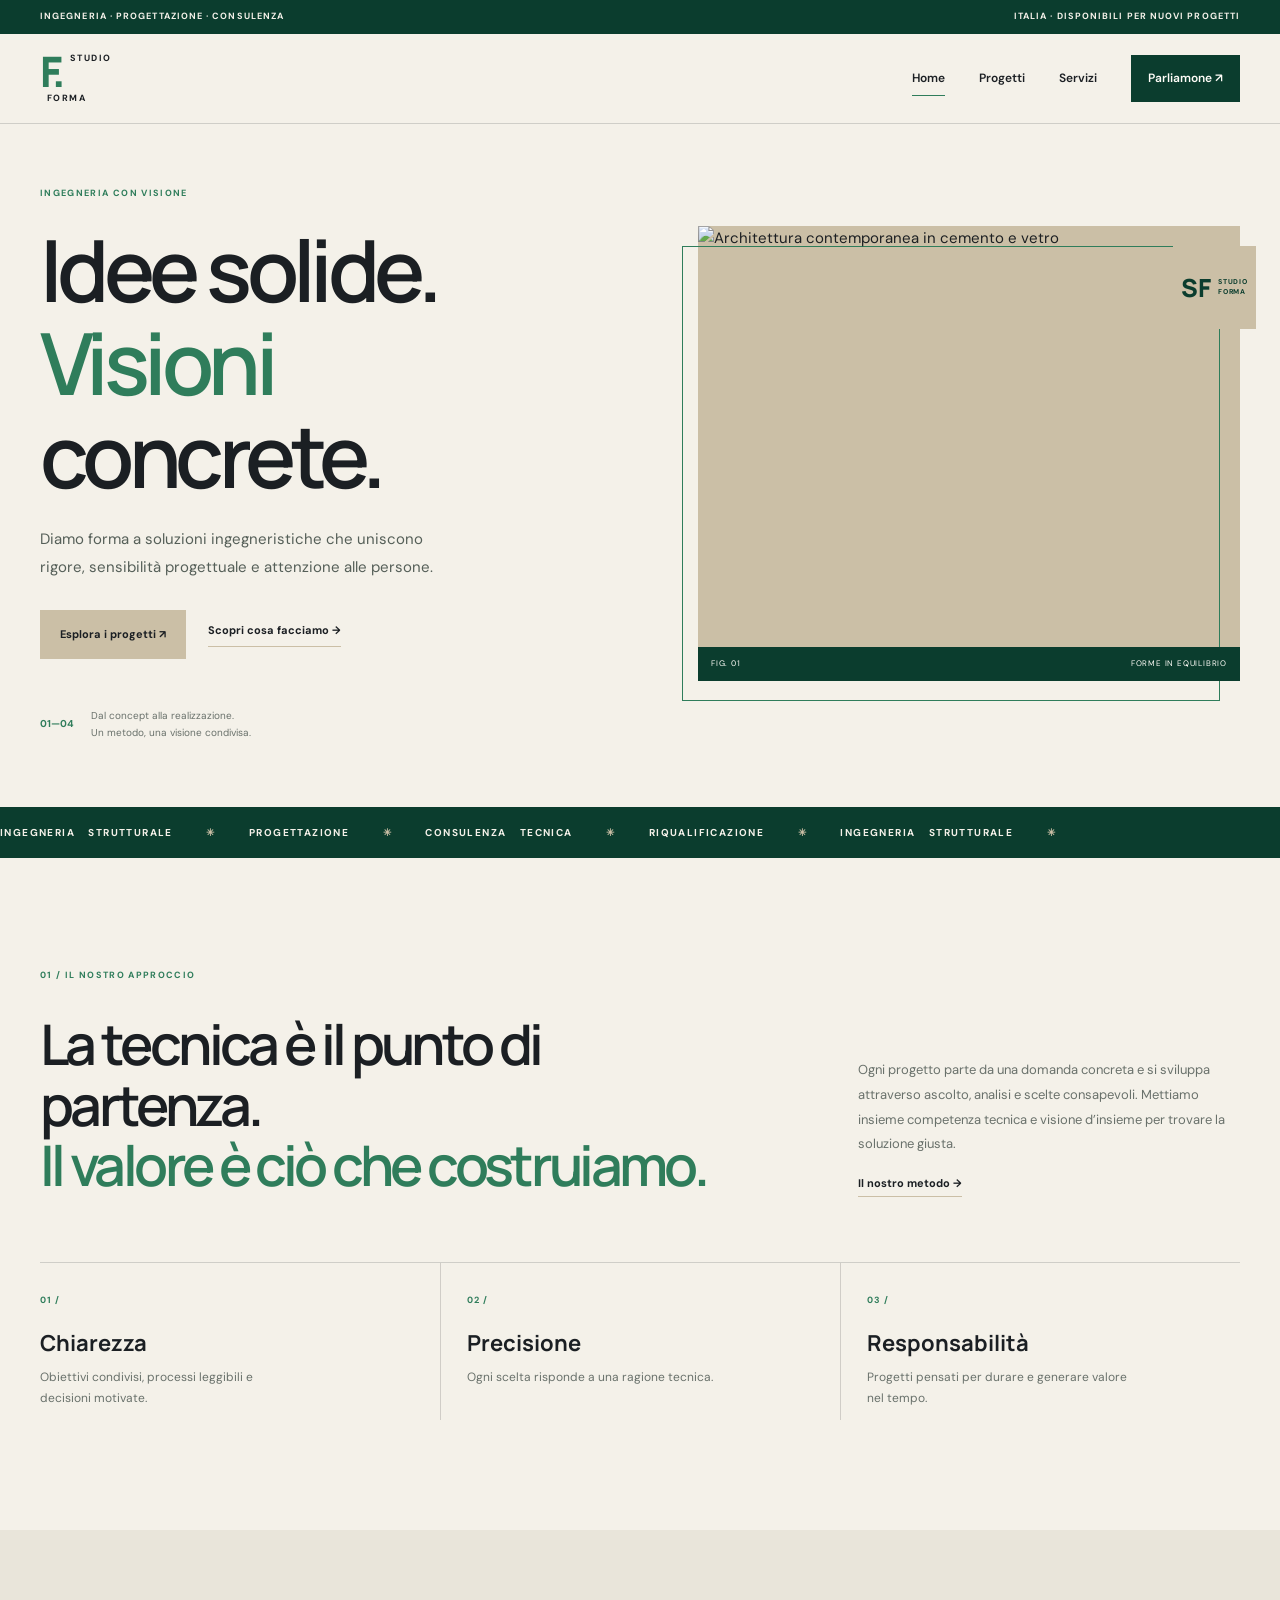
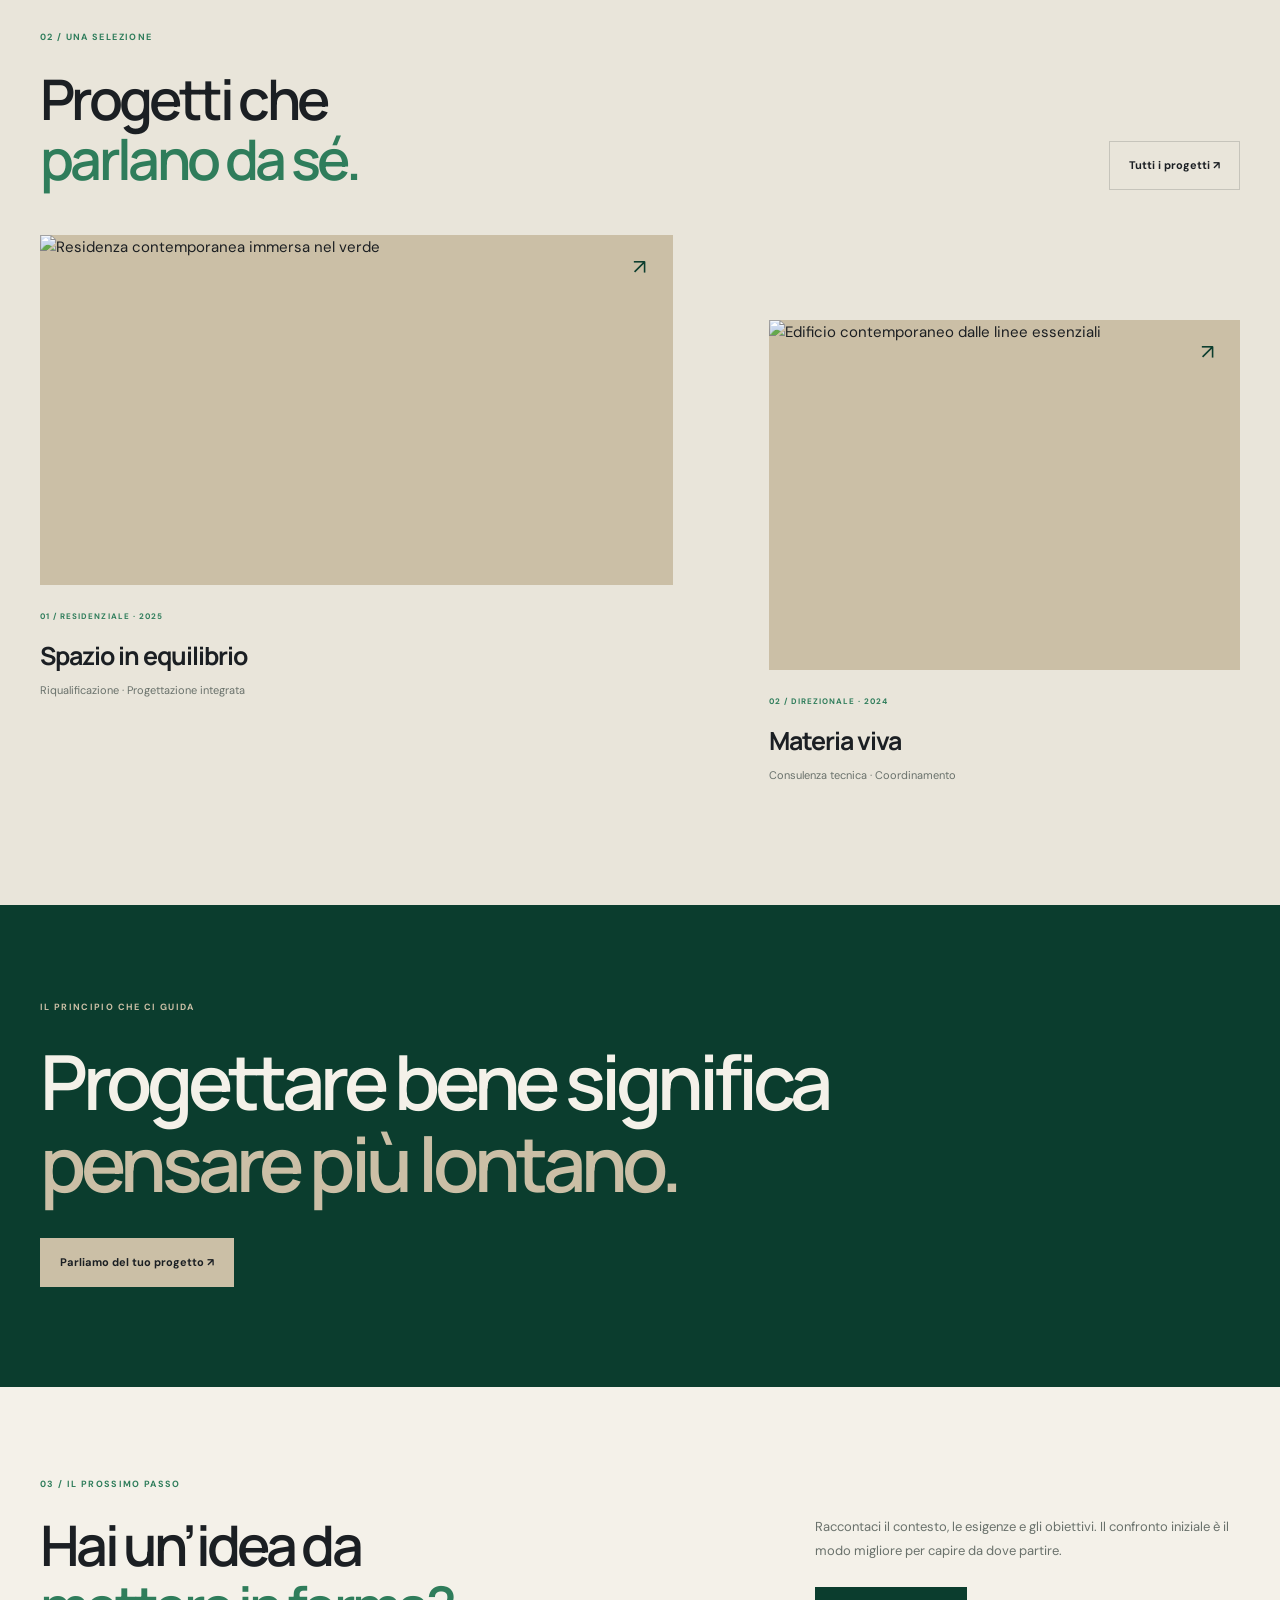
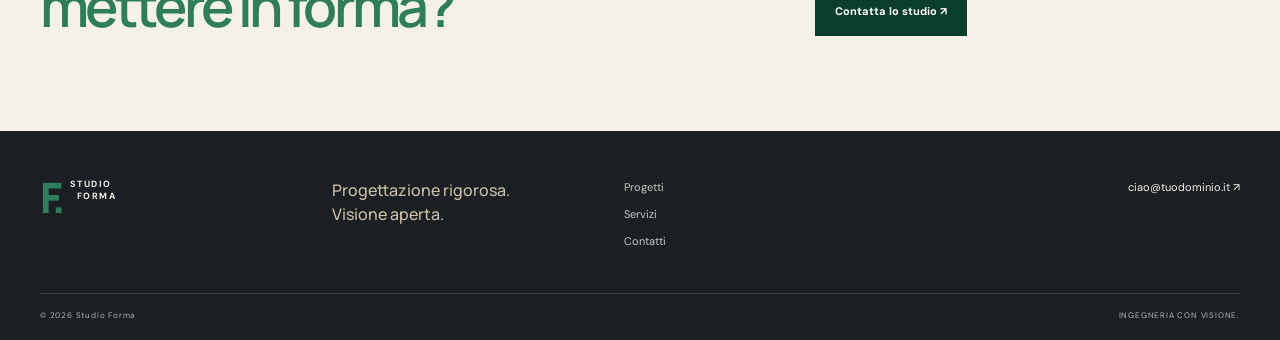
==== index.html @ ab638d2b "Add files via upload" ====
<!doctype html>
<html lang="it">
<head>
  <meta charset="utf-8">
  <meta name="viewport" content="width=device-width, initial-scale=1">
  <meta name="theme-color" content="#0b3d2e">
  <meta name="description" content="Studio Forma: ingegneria, progettazione e consulenza tecnica.">
  <title>Studio Forma — Ingegneria con visione</title>
  <link rel="preconnect" href="https://fonts.googleapis.com">
  <link href="https://fonts.googleapis.com/css2?family=DM+Sans:wght@400;500;600;700&family=Manrope:wght@400;500;600;700;800&display=swap" rel="stylesheet">
  <link rel="stylesheet" href="style.css">
  <script src="main.js" defer></script>
</head>
<body>
  <div class="topbar">
    INGEGNERIA · PROGETTAZIONE · CONSULENZA
    <span>ITALIA · DISPONIBILI PER NUOVI PROGETTI</span>
  </div>

  <header class="header">
    <a class="logo" href="index.html"><span>F.</span> STUDIO<br>&nbsp;&nbsp;FORMA</a>
    <button class="menu-toggle" aria-label="Apri menu" aria-expanded="false">☰</button>
    <nav class="nav">
      <a class="active" href="index.html">Home</a>
      <a href="lavori.html">Progetti</a>
      <a href="servizi.html">Servizi</a>
      <a class="nav-cta" href="contatti.html">Parliamone ↗</a>
    </nav>
  </header>

  <main>
    <section class="hero wrap">
      <div class="hero-copy">
        <p class="eyebrow">INGEGNERIA CON VISIONE</p>
        <h1>Idee solide.<br><em>Visioni</em> concrete.</h1>
        <p class="lead">Diamo forma a soluzioni ingegneristiche che uniscono rigore, sensibilità progettuale e attenzione alle persone.</p>
        <div class="actions">
          <a class="btn btn-sand" href="lavori.html">Esplora i progetti ↗</a>
          <a class="under-link" href="servizi.html">Scopri cosa facciamo →</a>
        </div>
        <div class="hero-foot"><b>01—04</b><span>Dal concept alla realizzazione.<br>Un metodo, una visione condivisa.</span></div>
      </div>
      <div class="hero-image">
        <img src="https://images.unsplash.com/photo-1511818966892-d7d671e672a2?auto=format&fit=crop&w=1400&q=85" alt="Architettura contemporanea in cemento e vetro">
        <div class="image-tag"><span>FIG. 01</span><span>FORME IN EQUILIBRIO</span></div>
        <div class="image-stamp">SF<span>STUDIO<br>FORMA</span></div>
      </div>
    </section>

    <div class="ticker">
      <div>INGEGNERIA STRUTTURALE <b>✳</b> PROGETTAZIONE <b>✳</b> CONSULENZA TECNICA <b>✳</b> RIQUALIFICAZIONE <b>✳</b> INGEGNERIA STRUTTURALE <b>✳</b></div>
    </div>

    <section class="section wrap">
      <p class="eyebrow">01 / IL NOSTRO APPROCCIO</p>
      <div class="split">
        <h2>La tecnica è il punto di partenza.<br><em>Il valore è ciò che costruiamo.</em></h2>
        <div><p class="muted">Ogni progetto parte da una domanda concreta e si sviluppa attraverso ascolto, analisi e scelte consapevoli. Mettiamo insieme competenza tecnica e visione d’insieme per trovare la soluzione giusta.</p><a class="under-link" href="servizi.html">Il nostro metodo →</a></div>
      </div>
      <div class="principles">
        <article><small>01 /</small><h3>Chiarezza</h3><p>Obiettivi condivisi, processi leggibili e decisioni motivate.</p></article>
        <article><small>02 /</small><h3>Precisione</h3><p>Ogni scelta risponde a una ragione tecnica.</p></article>
        <article><small>03 /</small><h3>Responsabilità</h3><p>Progetti pensati per durare e generare valore nel tempo.</p></article>
      </div>
    </section>

    <section class="projects">
      <div class="wrap">
        <div class="section-heading">
          <div><p class="eyebrow">02 / UNA SELEZIONE</p><h2>Progetti che<br><em>parlano da sé.</em></h2></div>
          <a class="btn btn-outline" href="lavori.html">Tutti i progetti ↗</a>
        </div>
        <div class="project-grid">
          <a class="project-card" href="lavori.html#residenza">
            <div class="project-photo"><img src="https://images.unsplash.com/photo-1600607687939-ce8a6c25118c?auto=format&fit=crop&w=1300&q=85" alt="Residenza contemporanea immersa nel verde"><span>↗</span></div>
            <small>01 / RESIDENZIALE · 2025</small><h3>Spazio in equilibrio</h3><p>Riqualificazione · Progettazione integrata</p>
          </a>
          <a class="project-card project-offset" href="lavori.html#materia">
            <div class="project-photo"><img src="https://images.unsplash.com/photo-1487958449943-2429e8be8625?auto=format&fit=crop&w=1200&q=85" alt="Edificio contemporaneo dalle linee essenziali"><span>↗</span></div>
            <small>02 / DIREZIONALE · 2024</small><h3>Materia viva</h3><p>Consulenza tecnica · Coordinamento</p>
          </a>
        </div>
      </div>
    </section>

    <section class="statement">
      <div class="wrap">
        <p class="eyebrow">IL PRINCIPIO CHE CI GUIDA</p>
        <h2>Progettare bene significa<br><em>pensare più lontano.</em></h2>
        <a class="btn btn-sand" href="contatti.html">Parliamo del tuo progetto ↗</a>
      </div>
    </section>

    <section class="contact-strip wrap">
      <div><p class="eyebrow">03 / IL PROSSIMO PASSO</p><h2>Hai un’idea da<br><em>mettere in forma?</em></h2></div>
      <div><p class="muted">Raccontaci il contesto, le esigenze e gli obiettivi. Il confronto iniziale è il modo migliore per capire da dove partire.</p><a class="btn btn-dark" href="contatti.html">Contatta lo studio ↗</a></div>
    </section>
  </main>

  <footer class="footer">
    <div class="wrap footer-main">
      <a class="logo logo-light" href="index.html"><span>F.</span> STUDIO<br>&nbsp;&nbsp;FORMA</a>
      <p>Progettazione rigorosa.<br>Visione aperta.</p>
      <div class="footer-links"><a href="lavori.html">Progetti</a><a href="servizi.html">Servizi</a><a href="contatti.html">Contatti</a></div>
      <a href="mailto:ciao@tuodominio.it">ciao@tuodominio.it ↗</a>
    </div>
    <div class="wrap footer-bottom"><span>© <span data-year></span> Studio Forma</span><span>INGEGNERIA CON VISIONE.</span></div>
  </footer>
</body>
</html>
---- style.css ----
:root {
  --forest: #0b3d2e;
  --green: #145a3a;
  --sage: #2f7d5b;
  --sand: #cbbfa6;
  --ink: #1b1f23;
  --paper: #f4f1e9;
  --white: #fffdf8;
  --muted: #69716b;
  --line: rgba(27,31,35,.17);
  --display: "Manrope", sans-serif;
  --body: "DM Sans", sans-serif;
  --max: 1200px;
}

* { box-sizing: border-box; }
html { scroll-behavior: smooth; scroll-padding-top: 90px; }
body {
  margin: 0;
  background: var(--paper);
  color: var(--ink);
  font-family: var(--body);
  font-size: 15px;
  line-height: 1.7;
  -webkit-font-smoothing: antialiased;
}
a { color: inherit; text-decoration: none; }
img { display: block; width: 100%; height: 100%; object-fit: cover; }
button, input, textarea, select { font: inherit; }
.wrap { width: min(var(--max), calc(100% - 64px)); margin-inline: auto; }

h1, h2, h3, p { margin-top: 0; }
h1, h2, h3 { font-family: var(--display); }
h1, h2 { font-weight: 600; letter-spacing: -.065em; line-height: 1.08; }
h1 em, h2 em { color: var(--sage); font-style: normal; }

.topbar {
  min-height: 34px;
  padding: 7px max(32px, calc((100% - var(--max))/2));
  background: var(--forest);
  color: var(--paper);
  display: flex;
  align-items: center;
  justify-content: space-between;
  gap: 16px;
  font-size: 9px;
  font-weight: 700;
  letter-spacing: .12em;
}

.header {
  min-height: 90px;
  padding: 0 max(32px, calc((100% - var(--max))/2));
  display: flex;
  align-items: center;
  justify-content: space-between;
  border-bottom: 1px solid var(--line);
  position: relative;
  z-index: 10;
  background: var(--paper);
}
.logo {
  display: inline-block;
  font-size: 9px;
  line-height: 1.35;
  letter-spacing: .16em;
  font-weight: 700;
}
.logo > span {
  float: left;
  margin-right: 10px;
  font: 800 42px/.95 var(--display);
  letter-spacing: -.12em;
  color: var(--forest);
}
.logo > span::first-letter { color: var(--sage); }
.nav { display: flex; align-items: center; gap: 34px; font-size: 12px; font-weight: 600; }
.nav > a:not(.nav-cta) { padding: 10px 0; position: relative; }
.nav > a:not(.nav-cta)::after {
  content: "";
  position: absolute;
  height: 1px;
  width: 0;
  bottom: 3px;
  left: 0;
  background: var(--sage);
  transition: width .25s;
}
.nav > a:hover::after, .nav > a.active::after { width: 100%; }
.nav-cta {
  padding: 13px 17px;
  background: var(--forest);
  color: var(--white);
  transition: background .2s;
}
.nav-cta:hover { background: var(--sage); }
.menu-toggle { display: none; }

.eyebrow {
  color: var(--sage);
  font-size: 9px;
  line-height: 1.6;
  font-weight: 700;
  letter-spacing: .15em;
  margin-bottom: 24px;
}
.hero {
  min-height: 625px;
  padding-top: 62px;
  padding-bottom: 66px;
  display: grid;
  grid-template-columns: 1fr 1fr;
  align-items: center;
  gap: 7%;
}
.hero h1 { font-size: clamp(55px, 6.7vw, 88px); margin-bottom: 24px; }
.lead { max-width: 420px; font-size: 15px; line-height: 1.85; color: #555f58; }
.actions { display: flex; flex-wrap: wrap; align-items: center; gap: 22px; margin-top: 28px; }
.btn {
  display: inline-flex;
  justify-content: center;
  align-items: center;
  gap: 23px;
  min-height: 49px;
  padding: 0 19px;
  border: 1px solid transparent;
  cursor: pointer;
  font-size: 11px;
  font-weight: 700;
  transition: background .2s, color .2s, transform .2s;
}
.btn:hover { transform: translateY(-2px); }
.btn-sand { background: var(--sand); color: var(--ink); }
.btn-sand:hover { background: var(--white); }
.btn-dark { background: var(--forest); color: var(--white); }
.btn-dark:hover { background: var(--sage); }
.btn-outline { border-color: var(--line); }
.btn-outline:hover { background: var(--forest); color: white; }
.under-link { font-size: 11px; font-weight: 700; border-bottom: 1px solid var(--sand); padding-bottom: 6px; }
.under-link:hover { color: var(--sage); }
.hero-foot { display: flex; gap: 17px; align-items: center; margin-top: 48px; color: var(--muted); font-size: 10px; line-height: 1.7; }
.hero-foot b { color: var(--sage); }
.hero-image {
  position: relative;
  height: 455px;
  margin: 0 0 20px 16px;
  background: var(--sand);
}
.hero-image::before {
  content: "";
  position: absolute;
  inset: 20px 20px -20px -16px;
  border: 1px solid var(--sage);
  pointer-events: none;
}
.hero-image > img { position: relative; z-index: 1; filter: saturate(.78); }
.image-tag {
  position: absolute;
  z-index: 2;
  bottom: 0;
  left: 0;
  right: 0;
  background: var(--forest);
  color: var(--white);
  padding: 10px 13px;
  display: flex;
  justify-content: space-between;
  gap: 12px;
  font-size: 8px;
  letter-spacing: .1em;
}
.image-stamp {
  position: absolute;
  z-index: 3;
  top: 20px;
  right: -16px;
  width: 83px;
  height: 83px;
  display: flex;
  align-items: center;
  justify-content: center;
  gap: 7px;
  background: var(--sand);
  color: var(--forest);
  font: 800 25px var(--display);
}
.image-stamp span { font: 700 7px/1.5 var(--body); letter-spacing: .1em; }

.ticker { overflow: hidden; background: var(--forest); color: var(--paper); padding: 17px 0; }
.ticker > div {
  width: max-content;
  font-size: 10px;
  font-weight: 700;
  letter-spacing: .14em;
  word-spacing: 10px;
}
.ticker b { color: var(--sand); padding: 0 20px; }

.section { padding-top: 110px; padding-bottom: 110px; }
.split { display: grid; grid-template-columns: 1.3fr .7fr; gap: 9%; align-items: end; }
.split h2, .section-heading h2, .contact-strip h2 { font-size: clamp(34px, 4.4vw, 56px); margin: 8px 0 0; }
.muted { color: var(--muted); font-size: 13px; line-height: 1.9; }
.principles { display: grid; grid-template-columns: repeat(3,1fr); margin-top: 66px; border-top: 1px solid var(--line); }
.principles article { padding: 23px 26px 0 0; }
.principles article + article { border-left: 1px solid var(--line); padding-left: 26px; }
.principles small, .portfolio-info small { color: var(--sage); font-size: 9px; font-weight: 700; letter-spacing: .12em; }
.principles h3 { font-size: 22px; margin: 14px 0 5px; }
.principles p { font-size: 12px; color: var(--muted); max-width: 260px; }

.projects { padding: 100px 0 110px; background: #e9e5da; }
.section-heading { display: flex; justify-content: space-between; align-items: end; gap: 24px; margin-bottom: 45px; }
.section-heading h2 { margin-top: 20px; }
.project-grid { display: grid; grid-template-columns: 1.1fr .82fr; gap: 8%; }
.project-card { min-width: 0; }
.project-offset { margin-top: 85px; }
.project-photo, .portfolio-photo { display: block; position: relative; overflow: hidden; background: var(--sand); }
.project-photo { height: 350px; margin-bottom: 17px; }
.project-photo img, .portfolio-photo img { filter: saturate(.78); transition: transform .6s; }
.project-card:hover img, .portfolio-item:hover img { transform: scale(1.035); }
.project-photo > span, .portfolio-photo > span {
  position: absolute;
  top: 13px;
  right: 13px;
  display: grid;
  place-items: center;
  width: 40px;
  height: 40px;
  background: var(--sand);
  color: var(--forest);
  font-size: 21px;
  transition: background .2s, color .2s;
}
.project-card:hover .project-photo > span, .portfolio-item:hover .portfolio-photo > span { background: var(--forest); color: white; }
.project-card > small { color: var(--sage); font-size: 8px; font-weight: 700; letter-spacing: .13em; }
.project-card h3 { font-size: 25px; letter-spacing: -.04em; margin: 8px 0 3px; }
.project-card p { font-size: 11px; color: var(--muted); }

.statement { background: var(--forest); color: var(--paper); padding: 95px 0 100px; }
.statement .eyebrow { color: var(--sand); }
.statement h2 { font-size: clamp(39px, 6.2vw, 76px); margin: 25px 0 34px; }
.statement h2 em { color: var(--sand); }

.contact-strip { padding-top: 90px; padding-bottom: 95px; display: grid; grid-template-columns: 1fr .65fr; gap: 10%; align-items: end; }
.contact-strip h2 { margin-top: 10px; }
.contact-strip .muted { margin-bottom: 23px; }

.footer { background: var(--ink); color: var(--paper); padding-top: 47px; }
.footer-main { display: grid; grid-template-columns: 1fr 1fr 1fr 1.2fr; gap: 22px; align-items: start; padding-bottom: 43px; }
.logo-light > span { color: var(--paper); }
.footer-main > p { color: var(--sand); font: 500 16px/1.5 var(--display); }
.footer-main > a:last-child { justify-self: end; font-size: 11px; }
.footer-links { display: grid; gap: 8px; font-size: 11px; color: #c8c8c0; }
.footer a:hover { color: var(--sand); }
.footer-bottom { display: flex; justify-content: space-between; gap: 15px; padding-top: 15px; padding-bottom: 17px; border-top: 1px solid #ffffff25; color: #b5b7b1; font-size: 8px; letter-spacing: .1em; }

.page-hero { padding-top: 78px; padding-bottom: 66px; border-bottom: 1px solid var(--line); }
.page-hero h1, .contact-hero h1 { font-size: clamp(60px, 9vw, 112px); margin: 38px 0 25px; }
.page-intro { display: flex; justify-content: space-between; align-items: end; gap: 25px; }
.page-intro p { max-width: 490px; color: var(--muted); font-size: 14px; line-height: 1.9; margin: 0; }
.page-intro span { text-align: right; font-size: 8px; line-height: 1.8; letter-spacing: .12em; color: var(--muted); }
.page-intro b { color: var(--forest); font-size: 11px; }

.portfolio { padding-top: 25px; padding-bottom: 85px; }
.portfolio-item { display: grid; grid-template-columns: 1.1fr .75fr; gap: 9%; align-items: center; padding: 45px 0; border-bottom: 1px solid var(--line); }
.portfolio-item.reverse { grid-template-columns: .75fr 1.1fr; }
.portfolio-item.reverse .portfolio-photo { order: 2; }
.portfolio-item.reverse .portfolio-info { order: 1; padding-left: 8%; }
.portfolio-photo { height: 390px; }
.portfolio-info h2 { font-size: clamp(30px, 3.5vw, 44px); margin: 15px 0 12px; }
.portfolio-info p { color: var(--muted); font-size: 13px; line-height: 1.9; }
.tags { display: flex; flex-wrap: wrap; gap: 7px; margin-top: 19px; }
.tags span { border: 1px solid var(--line); padding: 5px 9px; font-size: 9px; color: #58615a; }

.cta-band { background: var(--forest); color: var(--paper); padding: 48px; margin-bottom: 90px; display: flex; justify-content: space-between; align-items: end; gap: 25px; }
.cta-band .eyebrow { color: var(--sand); }
.cta-band h2 { font-size: clamp(30px, 4vw, 46px); margin: 15px 0 0; }
.cta-band h2 em { color: var(--sand); }

.services { display: grid; grid-template-columns: .65fr 1.25fr; gap: 10%; padding-top: 85px; padding-bottom: 100px; }
.services-intro h2, .contact-info h2 { font-size: clamp(36px, 4.5vw, 54px); margin: 28px 0 15px; }
.services-intro > p:not(.eyebrow) { color: var(--muted); font-size: 13px; line-height: 1.9; margin-bottom: 23px; }
.service-list { border-top: 1px solid var(--line); }
.service-row { display: grid; grid-template-columns: 32px 1fr 20px; gap: 18px; padding: 27px 0; border-bottom: 1px solid var(--line); }
.service-row > span, .service-row > b { color: var(--sage); font-size: 11px; }
.service-row h3 { font-size: 25px; margin: 0 0 9px; }
.service-row p { color: var(--muted); font-size: 12px; line-height: 1.85; margin-bottom: 0; }
.service-row .tags { margin-top: 15px; }

.process { background: #e9e5da; padding: 85px 0 95px; }
.process h2 { font-size: clamp(35px, 4.5vw, 54px); margin: 22px 0 45px; }
.process-grid { display: grid; grid-template-columns: repeat(4,1fr); border-top: 1px solid var(--line); }
.process-grid article { padding: 22px 20px 0 0; }
.process-grid article + article { border-left: 1px solid var(--line); padding-left: 20px; }
.process-grid small { color: var(--sage); font-size: 9px; font-weight: 700; letter-spacing: .1em; }
.process-grid h3 { font-size: 20px; margin: 17px 0 6px; }
.process-grid p { font-size: 11px; color: var(--muted); }

.contact-hero { padding-top: 80px; padding-bottom: 60px; }
.contact-hero .lead { margin-top: 20px; }
.contact-content { display: grid; grid-template-columns: .75fr 1fr; gap: 12%; border-top: 1px solid var(--line); padding-top: 60px; padding-bottom: 90px; }
.contact-info h2 { margin-top: 25px; }
.contact-email { display: inline-block; margin-top: 15px; padding-bottom: 7px; border-bottom: 1px solid var(--sand); font: 600 17px var(--display); }
.contact-note { display: flex; align-items: center; gap: 18px; margin-top: 55px; font-size: 10px; line-height: 1.7; color: var(--muted); }
.contact-note b { color: var(--sage); }
.contact-form { display: grid; align-content: start; }
.contact-form > label:not(.privacy-check) { font-size: 11px; font-weight: 700; margin-bottom: 5px; }
.contact-form input:not([type="checkbox"]), .contact-form textarea, .contact-form select {
  width: 100%;
  border: 0;
  border-bottom: 1px solid #1b1f2340;
  border-radius: 0;
  background: transparent;
  color: var(--ink);
  padding: 12px 0 14px;
  margin-bottom: 23px;
  outline: none;
}
.contact-form input:focus, .contact-form textarea:focus, .contact-form select:focus { border-color: var(--sage); }
.contact-form textarea { resize: vertical; min-height: 115px; }
.privacy-check { display: flex; gap: 9px; align-items: start; font-size: 10px; color: var(--muted); margin-bottom: 20px; }
.privacy-check input { accent-color: var(--forest); margin-top: 4px; }
.contact-form .btn { justify-self: start; }
.form-note { font-size: 10px; line-height: 1.7; color: var(--muted); margin-top: 12px; }

@media (max-width: 850px) {
  .wrap { width: calc(100% - 42px); }
  .topbar, .header { padding-left: 21px; padding-right: 21px; }
  .nav { gap: 20px; }
  .hero { gap: 5%; }
  .hero-image { height: 390px; }
  .project-photo { height: 290px; }
  .portfolio-photo { height: 310px; }
  .footer-main { grid-template-columns: 1fr 1fr; row-gap: 28px; }
  .footer-main > a:last-child { justify-self: start; }
}

@media (max-width: 650px) {
  .wrap { width: calc(100% - 38px); }
  .topbar { min-height: 29px; padding: 6px 19px; font-size: 7px; letter-spacing: .06em; }
  .topbar span { display: none; }
  .header { min-height: 73px; padding: 0 19px; }
  .logo > span { font-size: 37px; }
  .menu-toggle { display: block; border: 1px solid var(--line); background: transparent; padding: 8px 12px; color: var(--forest); cursor: pointer; font-size: 20px; }
  .nav { display: none; position: absolute; top: 72px; left: 0; right: 0; background: var(--paper); padding: 15px 19px 23px; box-shadow: 0 15px 20px #1b1f2312; }
  .nav.open { display: flex; flex-direction: column; align-items: stretch; gap: 0; }
  .nav > a:not(.nav-cta) { padding: 13px 0; border-bottom: 1px solid var(--line); }
  .nav > a:not(.nav-cta)::after { display: none; }
  .nav-cta { margin-top: 15px; text-align: center; }
  .hero { display: flex; flex-direction: column; align-items: stretch; gap: 35px; padding-top: 48px; padding-bottom: 48px; }
  .hero h1 { font-size: clamp(52px, 12.5vw, 76px); }
  .lead { font-size: 14px; }
  .actions { gap: 17px; }
  .hero-foot { margin-top: 30px; }
  .hero-image { height: 325px; width: 94%; margin: 0 0 15px auto; }
  .image-stamp { width: 69px; height: 69px; right: -10px; }
  .image-tag { font-size: 7px; }
  .ticker { padding: 14px 0; }
  .ticker > div { font-size: 9px; }
  .section { padding-top: 72px; padding-bottom: 76px; }
  .split { grid-template-columns: 1fr; gap: 22px; }
  .split h2, .section-heading h2, .contact-strip h2 { font-size: clamp(32px, 8vw, 44px); }
  .principles { grid-template-columns: 1fr; margin-top: 38px; }
  .principles article, .principles article + article { border-left: 0; border-bottom: 1px solid var(--line); padding: 17px 0; }
  .principles h3 { margin: 7px 0 3px; }
  .projects { padding: 68px 0 75px; }
  .section-heading { align-items: start; flex-direction: column; margin-bottom: 32px; }
  .project-grid { grid-template-columns: 1fr; gap: 35px; }
  .project-offset { margin-top: 0; }
  .project-photo { height: 280px; }
  .statement { padding: 70px 0 75px; }
  .statement h2 { font-size: clamp(37px, 9.5vw, 56px); }
  .contact-strip { padding-top: 68px; padding-bottom: 72px; grid-template-columns: 1fr; gap: 20px; }
  .footer-main { grid-template-columns: 1fr 1fr; gap: 25px 15px; padding-bottom: 30px; }
  .footer-main > p { font-size: 13px; }
  .footer-main > a:last-child { font-size: 10px; }
  .footer-bottom { font-size: 7px; }
  .page-hero { padding-top: 58px; padding-bottom: 45px; }
  .page-hero h1, .contact-hero h1 { font-size: clamp(55px, 13vw, 82px); margin: 30px 0 23px; }
  .page-intro { align-items: start; flex-direction: column; gap: 16px; }
  .page-intro p { font-size: 13px; }
  .page-intro span { text-align: left; }
  .portfolio { padding-top: 10px; padding-bottom: 55px; }
  .portfolio-item, .portfolio-item.reverse { grid-template-columns: 1fr; gap: 21px; padding: 30px 0; }
  .portfolio-item.reverse .portfolio-photo, .portfolio-item.reverse .portfolio-info { order: initial; padding-left: 0; }
  .portfolio-photo { height: 260px; }
  .portfolio-info h2 { font-size: 32px; }
  .cta-band { padding: 30px 22px; margin-bottom: 60px; align-items: start; flex-direction: column; }
  .cta-band h2 { font-size: 33px; }
  .services { grid-template-columns: 1fr; gap: 35px; padding-top: 55px; padding-bottom: 65px; }
  .services-intro h2, .contact-info h2 { font-size: 42px; }
  .service-row { grid-template-columns: 25px 1fr 15px; gap: 10px; padding: 22px 0; }
  .service-row h3 { font-size: 23px; }
  .service-row p { font-size: 11px; }
  .tags span { font-size: 8px; }
  .process { padding: 65px 0 72px; }
  .process h2 { font-size: 37px; }
  .process-grid { grid-template-columns: 1fr 1fr; }
  .process-grid article { padding: 18px 12px 20px 0; }
  .process-grid article + article { padding-left: 12px; }
  .process-grid article:nth-child(3) { border-left: 0; padding-left: 0; border-top: 1px solid var(--line); }
  .process-grid article:nth-child(4) { border-top: 1px solid var(--line); }
  .contact-hero { padding-top: 58px; padding-bottom: 46px; }
  .contact-content { grid-template-columns: 1fr; gap: 40px; padding-top: 42px; padding-bottom: 60px; }
  .contact-note { margin-top: 32px; }
  .contact-form input:not([type="checkbox"]), .contact-form textarea, .contact-form select { font-size: 16px; }
}

@media (prefers-reduced-motion: reduce) {
  *, *::before, *::after { scroll-behavior: auto !important; transition: none !important; }
}
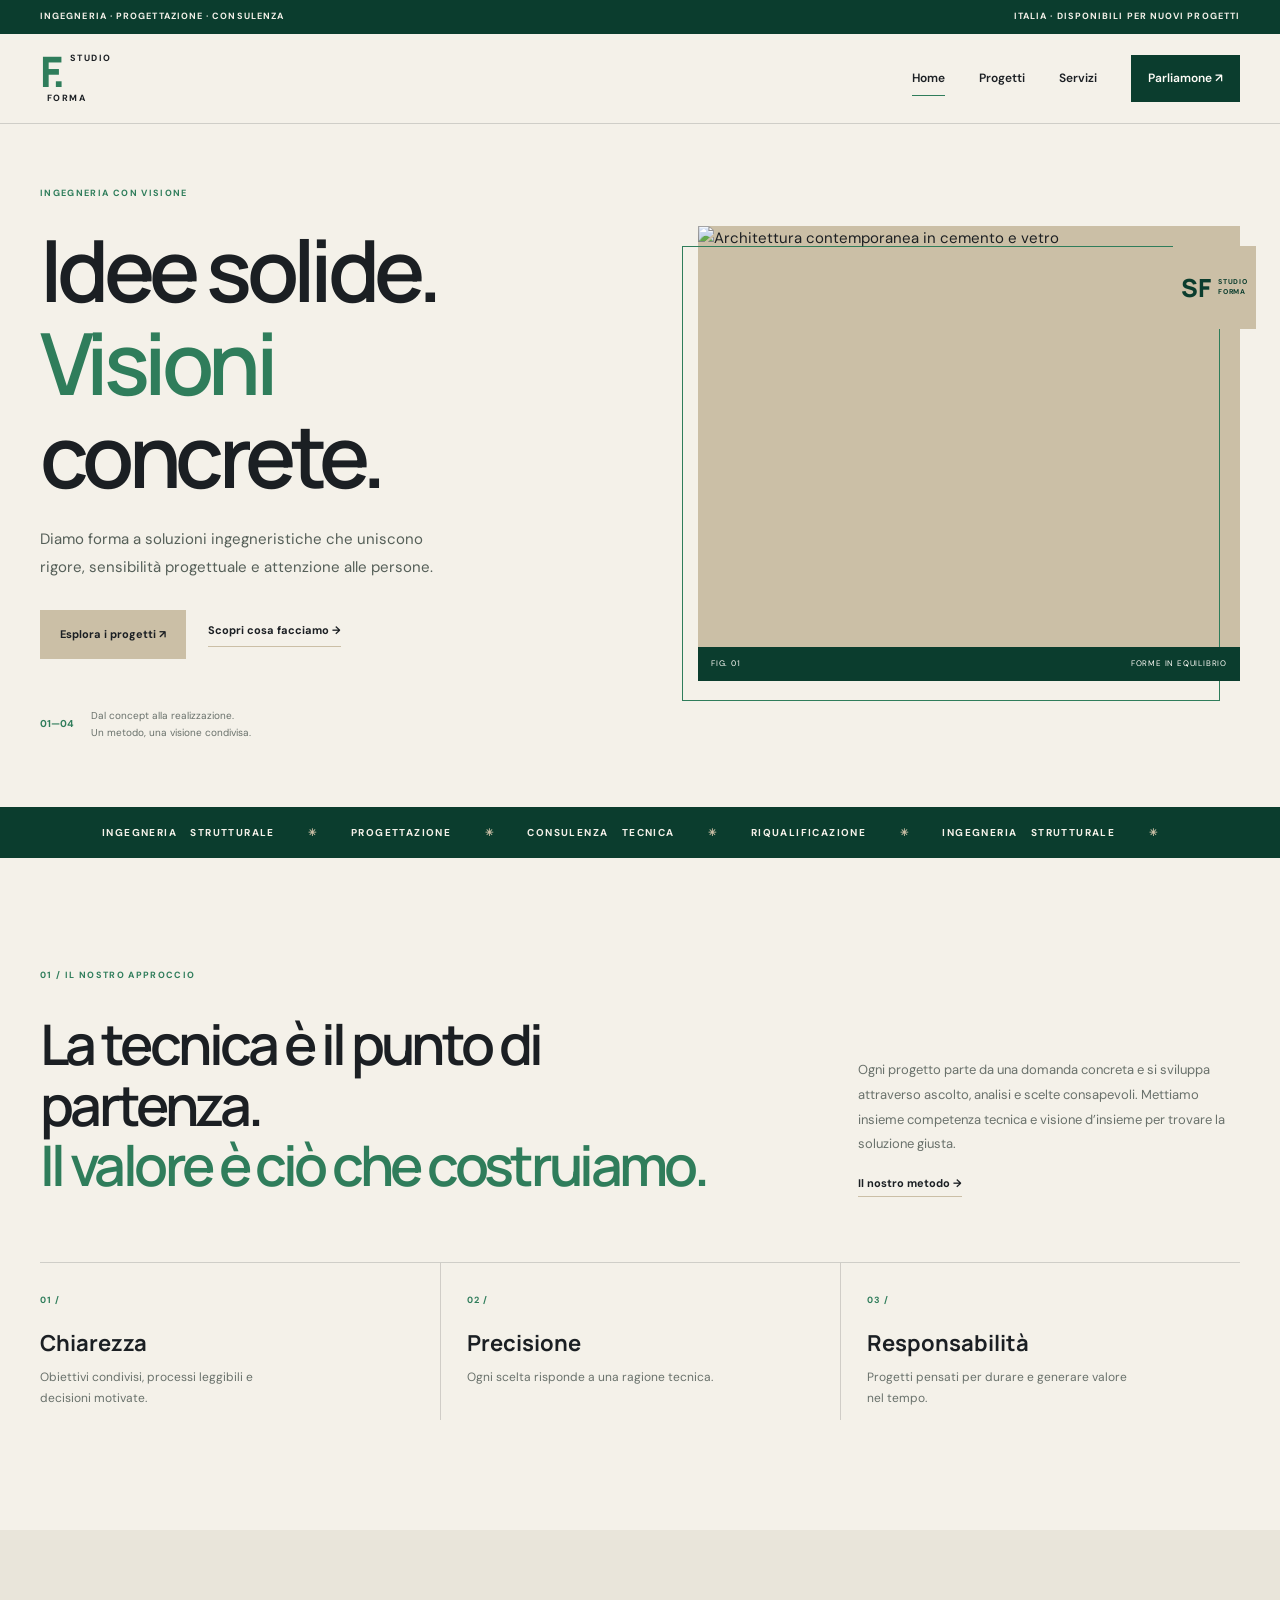
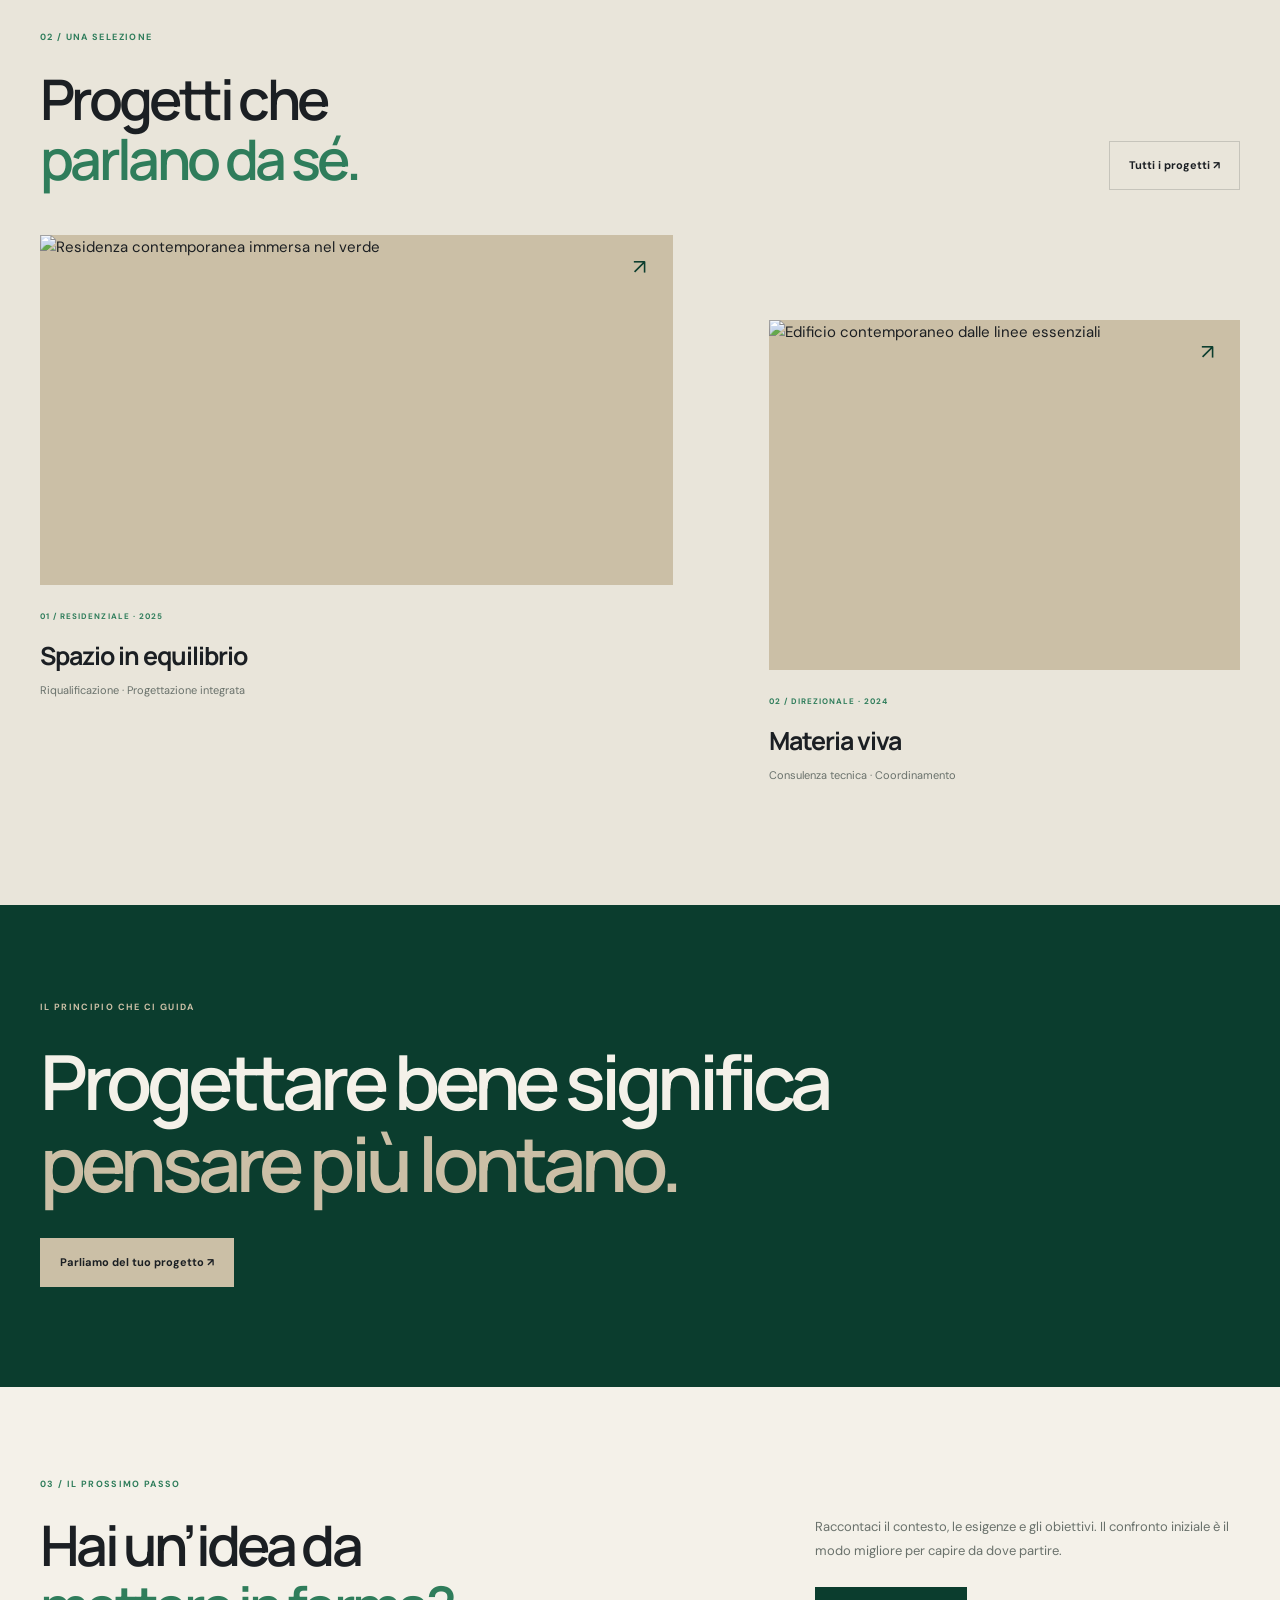
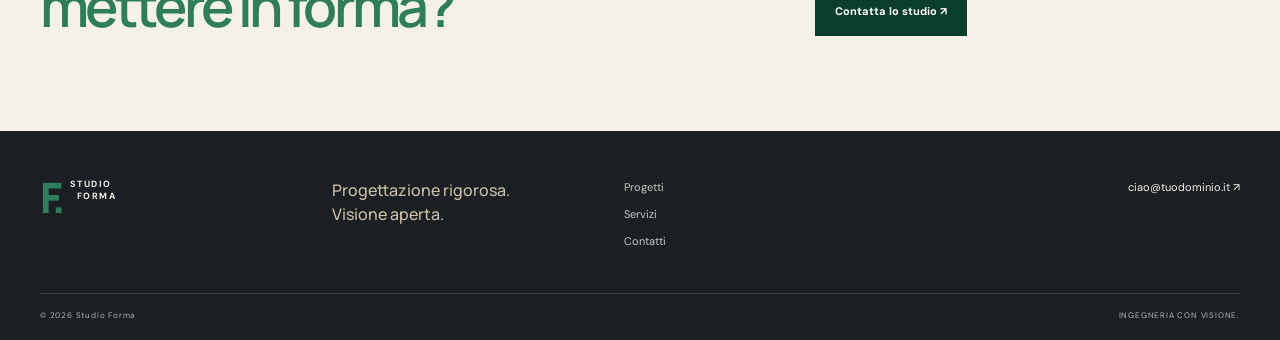
==== commit 1fa1aba1: "Update index.html" ====
--- a/index.html
+++ b/index.html
@@ -48,9 +48,11 @@
       </div>
     </section>
 
-    <div class="ticker">
-      <div>INGEGNERIA STRUTTURALE <b>✳</b> PROGETTAZIONE <b>✳</b> CONSULENZA TECNICA <b>✳</b> RIQUALIFICAZIONE <b>✳</b> INGEGNERIA STRUTTURALE <b>✳</b></div>
-    </div>
+<div class="ticker">
+  <div style="text-align: center !important; width: 100% !important; margin: 0 auto !important;">
+    INGEGNERIA STRUTTURALE <b>✳</b> PROGETTAZIONE <b>✳</b> CONSULENZA TECNICA <b>✳</b> RIQUALIFICAZIONE <b>✳</b> INGEGNERIA STRUTTURALE <b>✳</b>
+  </div>
+</div>
 
     <section class="section wrap">
       <p class="eyebrow">01 / IL NOSTRO APPROCCIO</p>
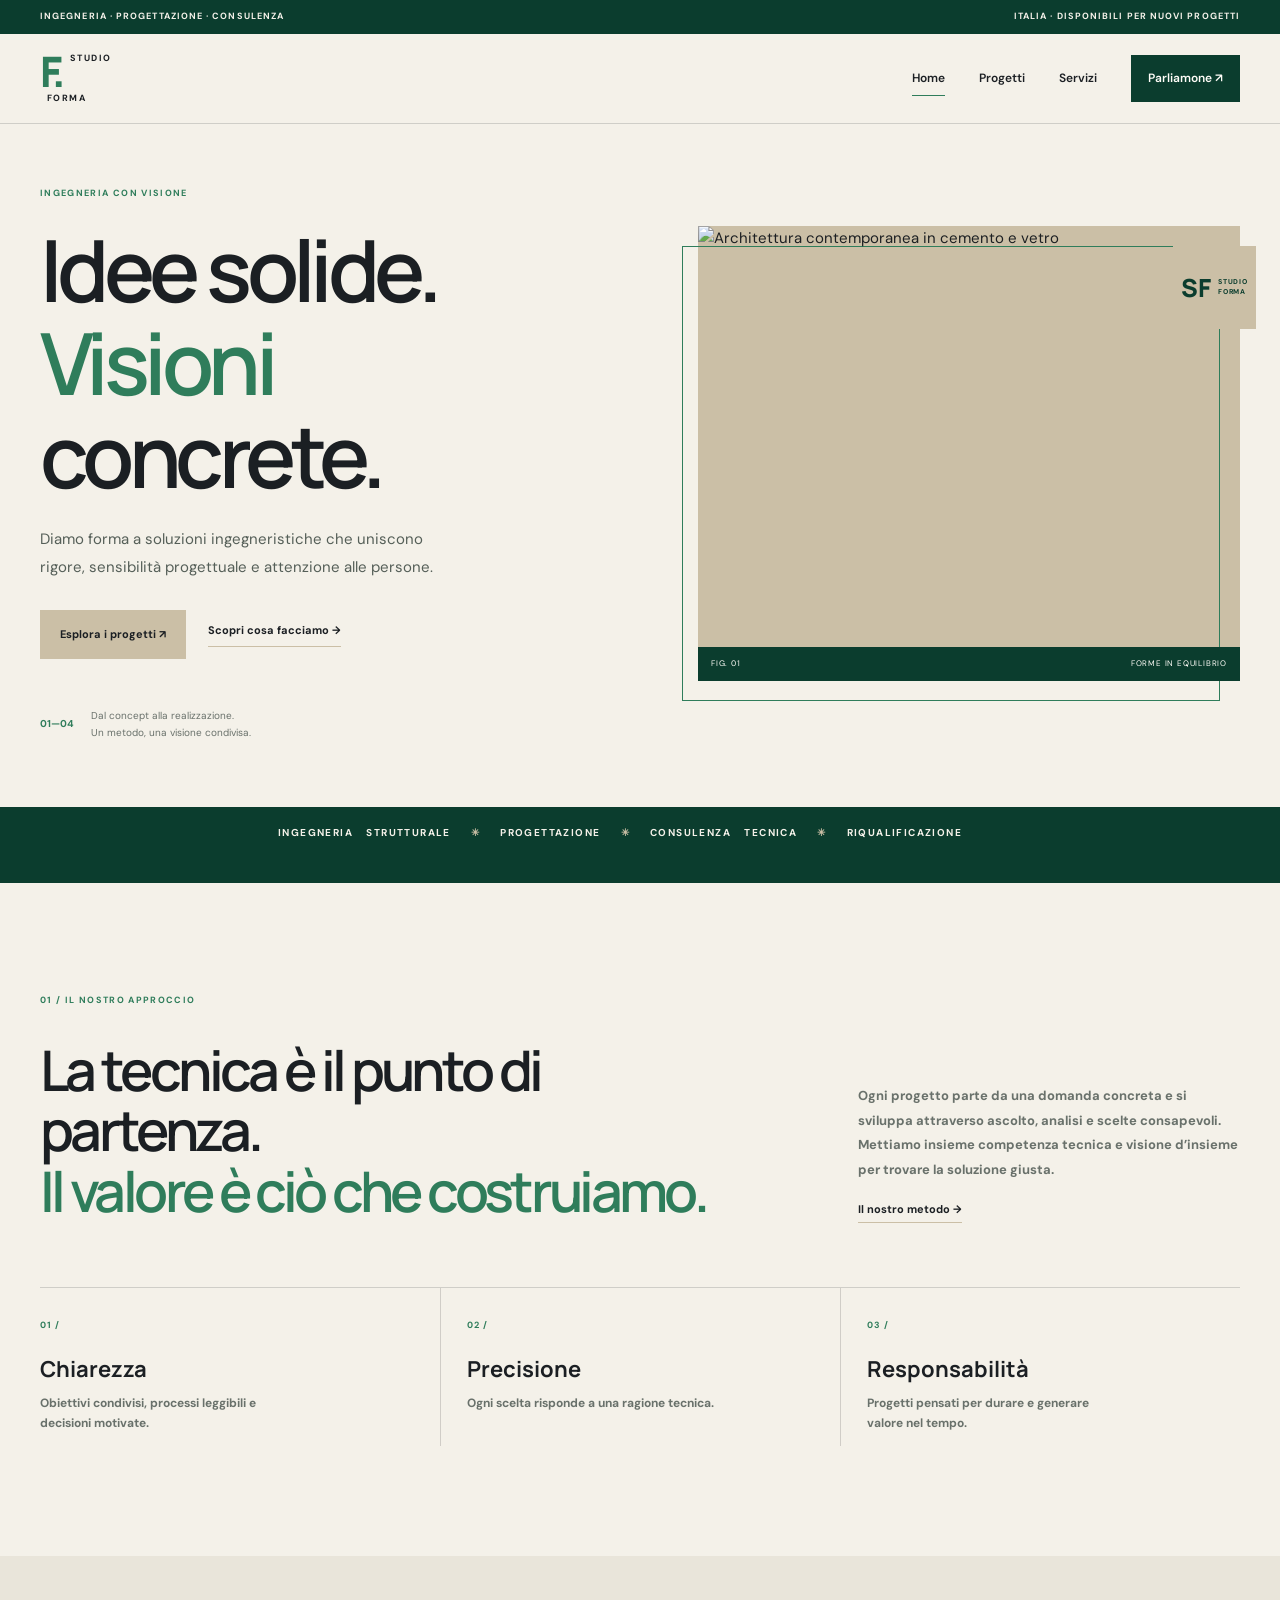
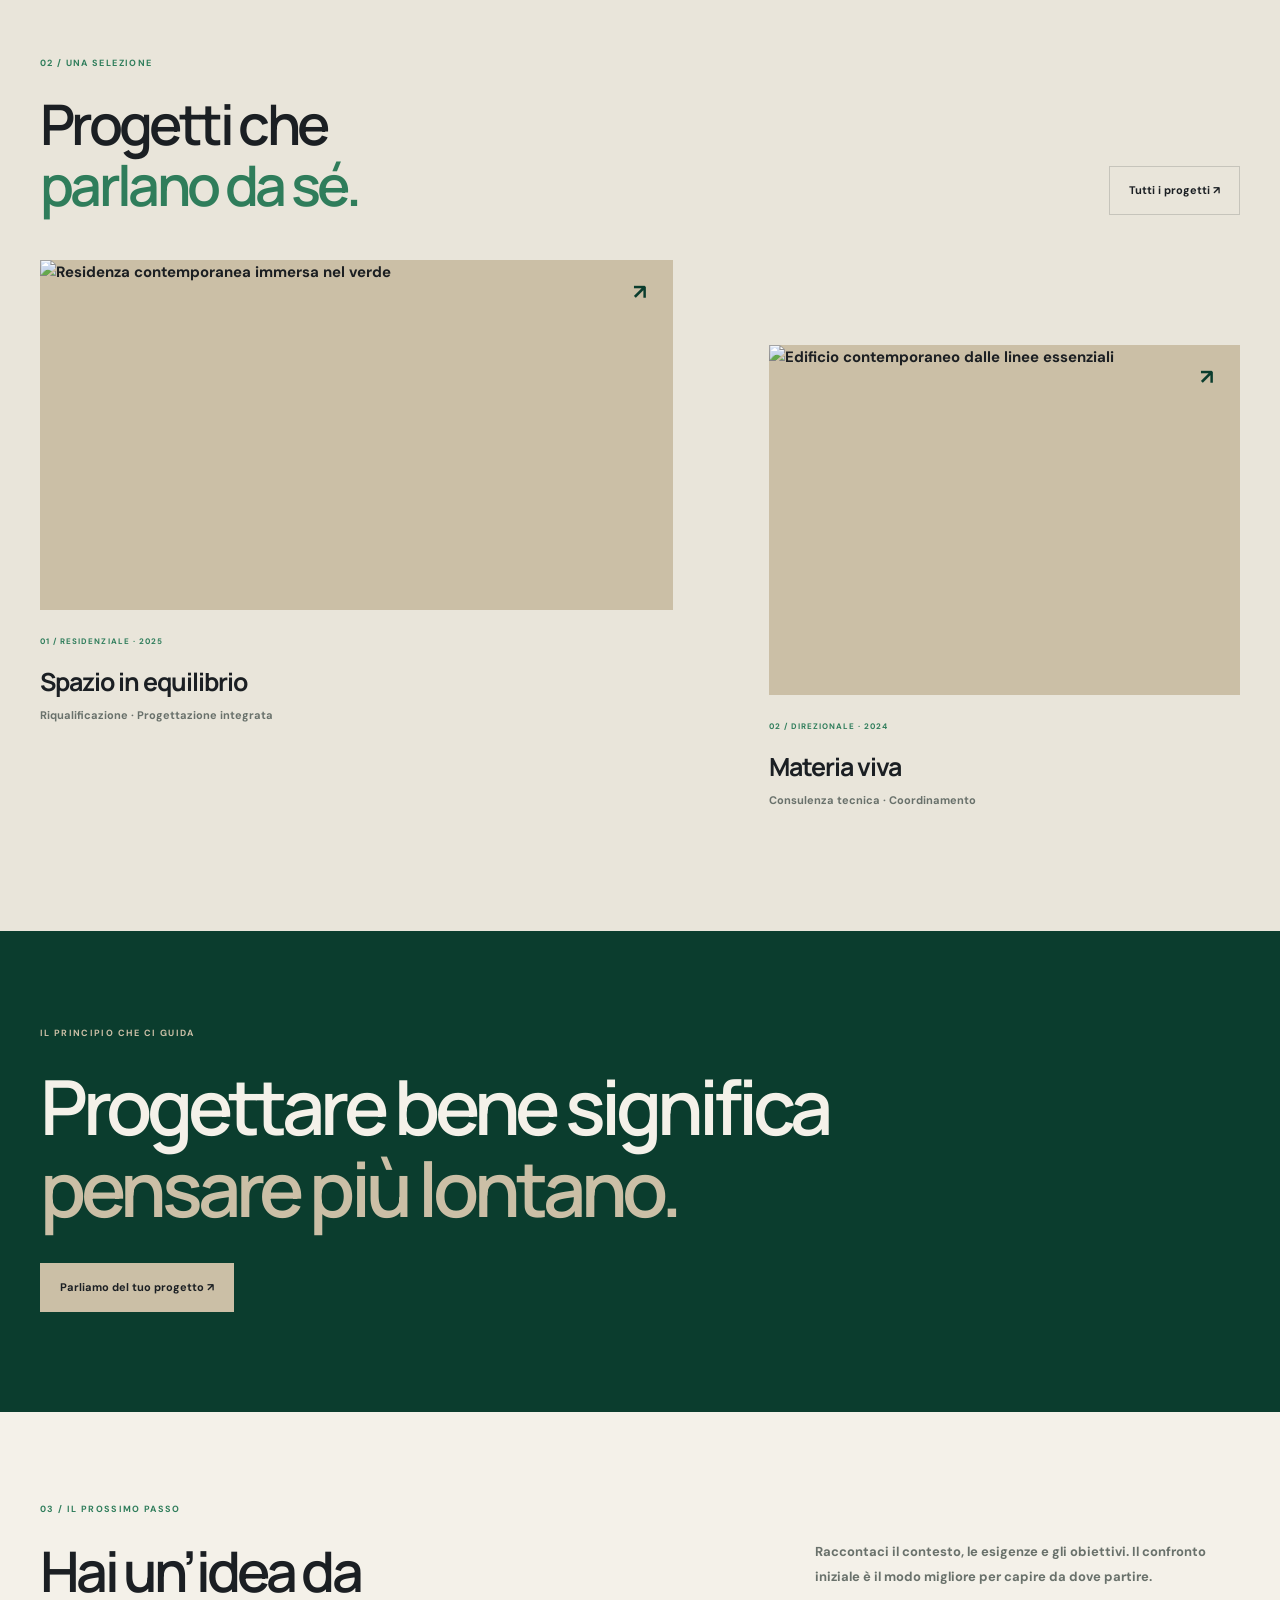
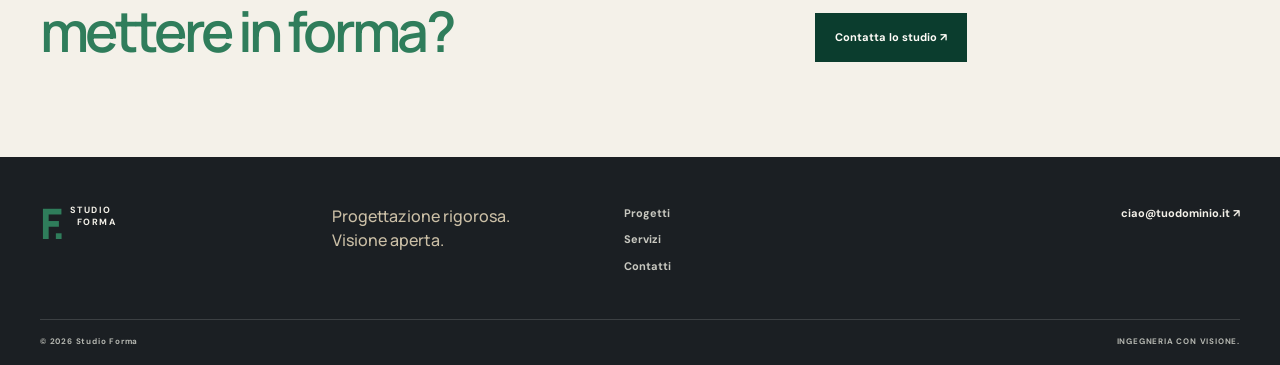
==== commit e26848b1: "Update index.html" ====
--- a/index.html
+++ b/index.html
@@ -50,7 +50,7 @@
 
 <div class="ticker">
   <div style="text-align: center !important; width: 100% !important; margin: 0 auto !important;">
-    INGEGNERIA STRUTTURALE <b>✳</b> PROGETTAZIONE <b>✳</b> CONSULENZA TECNICA <b>✳</b> RIQUALIFICAZIONE <b>✳</b> INGEGNERIA STRUTTURALE <b>✳</b>
+    INGEGNERIA STRUTTURALE<b>✳</b>PROGETTAZIONE<b>✳</b>CONSULENZA TECNICA<b>✳</b>RIQUALIFICAZIONE <b>
   </div>
 </div>
 
